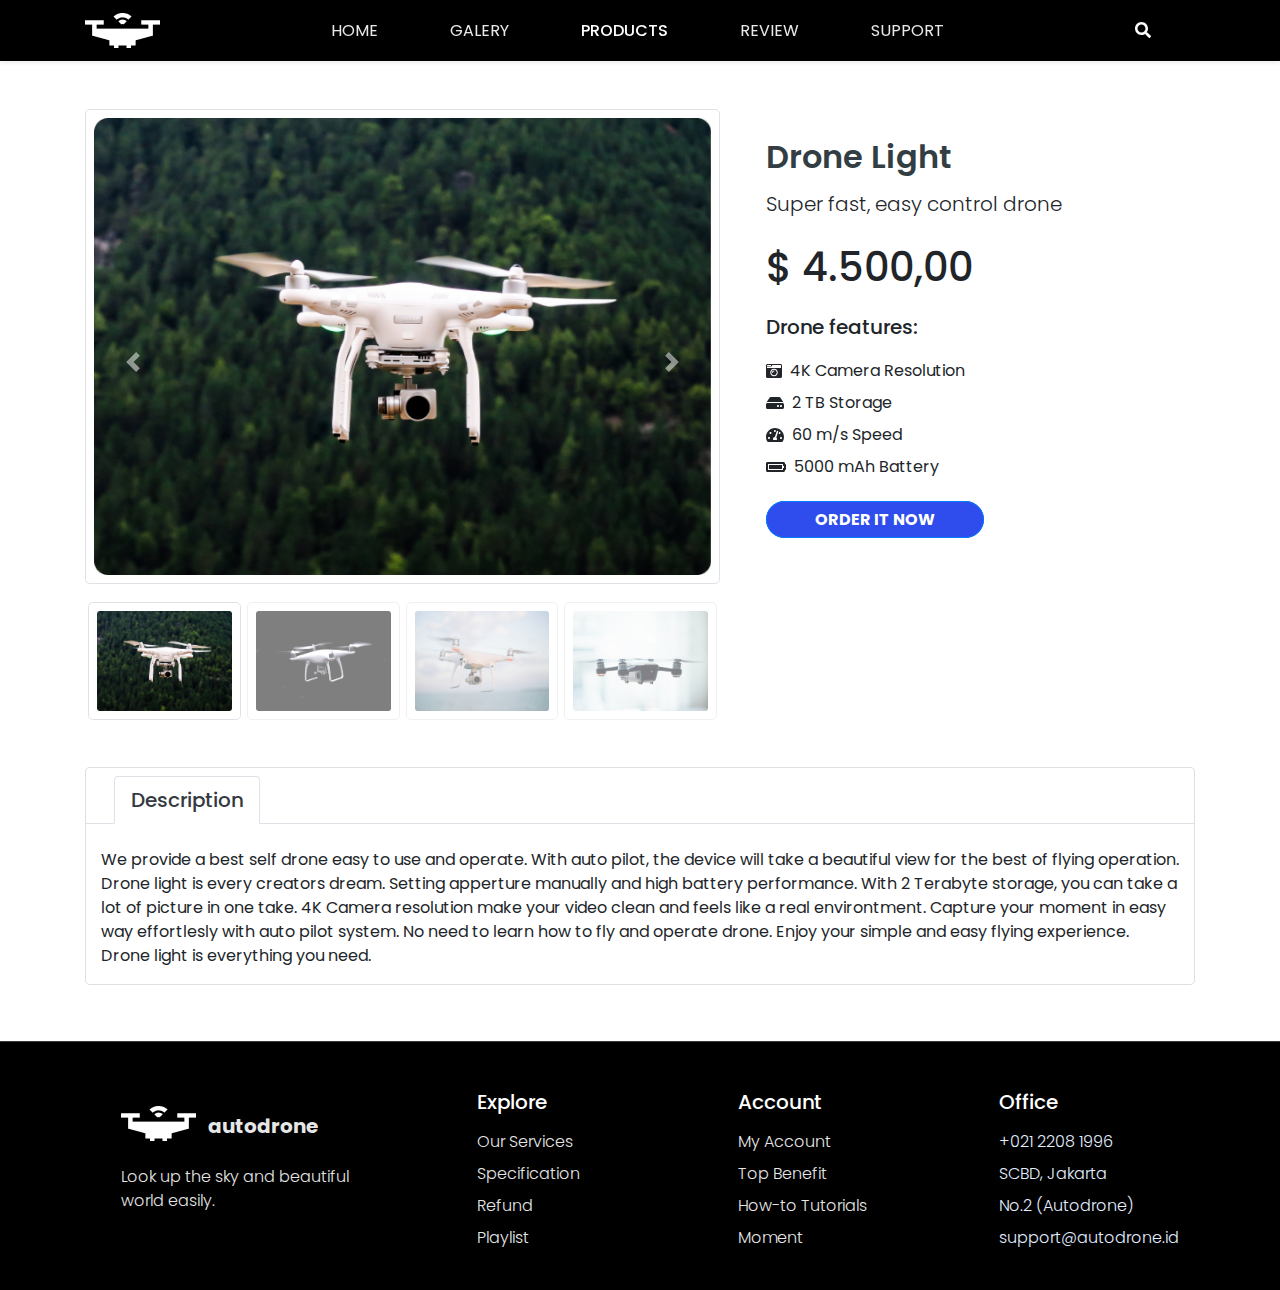
==== product.html @ 5a4f8e3c "initial commit" ====
<!doctype html>
<html lang="en">

<head>
    <!-- Required meta tags -->
    <meta charset="utf-8">
    <meta name="viewport" content="width=device-width, initial-scale=1">
    
    <!-- Bootstrap CSS -->
    <link href="css/bootstrap.css" rel="stylesheet">

    <!-- Font Awesome CSS -->
    <link rel="stylesheet" href="css/all.css">

    <!-- Google Fonts -->
    <link href="https://fonts.googleapis.com/css2?family=Poppins:wght@300;400;500;600;700&display=swap" rel="stylesheet">

    <!-- Animate on Scroll  -->
    <link href="https://unpkg.com/aos@2.3.1/dist/aos.css" rel="stylesheet">

    <!-- Custom Style -->
    <link rel="stylesheet" href="css/style.css">

    <title>Product - Drone</title>
    <link rel="icon" type="image/png" sizes="32x32" href="img/favicon/favicon-16x16.png">
    <link rel="icon" type="image/png" sizes="16x16" href="img/favicon/favicon-32x32.png">
</head>

<body>
    <!-- <a href="https://wahidari.github.io/" class="float btn btn-success shadow-lg">
        <i class="fa fa-user-circle mr-2"></i>Portfolio
    </a> -->
    <!-- Navbar -->
    <nav class="navbar navbar-expand-lg sticky-top shadow-sm">
        <div class="container">
            <a class="navbar-brand" href="#">
                <img src="img/logo.png" alt="logo" class="mr-2">
            </a>
            <button class="navbar-toggler" type="button" data-toggle="collapse" data-target="#navbarNav"
                aria-controls="navbarNav" aria-expanded="false" aria-label="Toggle navigation">
                <i class="fas fa-bars text-white"></i>
            </button>
            <div class="collapse navbar-collapse" id="navbarNav">
                <ul class="navbar-nav mx-auto">
                    <li class="nav-item align-self-center">
                        <a class="nav-link" href="index.html">HOME</a>
                    </li>
                    <li class="nav-item align-self-center">
                        <a class="nav-link" href="">GALERY</a>
                    </li>
                    <li class="nav-item align-self-center">
                        <a class="nav-link active" href="product.html">PRODUCTS</a>
                    </li>
                    <li class="nav-item align-self-center">
                        <a class="nav-link" href="">REVIEW</a>
                    </li>
                    <li class="nav-item align-self-center">
                        <a class="nav-link" href="">SUPPORT</a>
                    </li>
                </ul>
                <a class="nav-link text-center" href=""><i class="fa fa-search text-white"></i></a>
            </div>
        </div>
    </nav> 
    <!-- End Navbar -->
        
    <!-- Product  -->
    <section class="product pt-5 pb-4">
        <div class="container">
            <div class="row">
                <div class="col-12 col-md-7 mb-5">
                    <div id="carousel-thumb" class="carousel slide carousel-fade carousel-thumbnails" data-ride="carousel">
                        <div class="carousel-inner border rounded-lg py-2 px-2 mb-2" role="listbox">
                            <div class="carousel-item active">
                                <img class="d-block w-100" src="img/product/product1.png" alt="First slide">
                            </div>
                            <div class="carousel-item">
                                <img class="d-block w-100" src="img/product/product2.png"
                                    alt="Second slide">
                            </div>
                            <div class="carousel-item">
                                <img class="d-block w-100" src="img/product/product3.png" alt="Third slide">
                            </div>
                            <div class="carousel-item">
                                <img class="d-block w-100" src="img/product/product4.png" alt="Third slide">
                            </div>
                        </div>
                        <a class="carousel-control-prev" href="#carousel-thumb" role="button" data-slide="prev">
                            <span class="carousel-control-prev-icon" aria-hidden="true"></span>
                            <span class="sr-only">Previous</span>
                        </a>
                        <a class="carousel-control-next" href="#carousel-thumb" role="button" data-slide="next">
                            <span class="carousel-control-next-icon" aria-hidden="true"></span>
                            <span class="sr-only">Next</span>
                        </a>
                        <ol class="carousel-indicators mx-0" style="position: relative;">
                            <li data-target="#carousel-thumb" data-slide-to="0" class="active" style="width: auto;"> 
                                <img class="d-block border py-2 px-2 rounded-lg w-100" src="img/product/product1.png" class="img-fluid">
                            </li>
                            <li data-target="#carousel-thumb" data-slide-to="1" style="width: auto;">
                                <img class="d-block border py-2 px-2 rounded-lg w-100" src="img/product/product2.png" class="img-fluid">
                            </li>
                            <li data-target="#carousel-thumb" data-slide-to="2" style="width: auto;">
                                <img class="d-block border py-2 px-2 rounded-lg w-100" src="img/product/product3.png" class="img-fluid">
                            </li>
                            <li data-target="#carousel-thumb" data-slide-to="3" style="width: auto;">
                                <img class="d-block border py-2 px-2 rounded-lg w-100" src="img/product/product4.png" class="img-fluid">
                            </li>
                        </ol>
                    </div>
                </div>
                <div class="col-12 col-md-4 mt-4 ml-3">
                    <h2>Drone Light</h2>
                    <p class="lead">Super fast, easy control drone</p>
                    <h1 class="my-4">$ 4.500,00</h1>
                    <h5>Drone features:</h5>
                    <ul class="list-unstyled mt-3 mb-4">
                        <li class="d-flex align-items-center">
                            <i class="fa fa-camera-retro mr-2 my-2"></i>
                            4K Camera Resolution
                        </li>
                        <li class="d-flex align-items-center">
                            <i class="fa fa-hdd mr-2 my-2"></i>
                            2 TB Storage
                        </li>
                        <li class="d-flex align-items-center">
                            <i class="fas fa-tachometer-alt mr-2 my-2"></i>
                            60 m/s Speed
                        </li>
                        <li class="d-flex align-items-center">
                            <i class="fa fa-battery-full mr-2 my-2"></i>
                            5000 mAh Battery
                        </li>
                    </ul>
                    <a href="product.html" class="btn btn-primary px-5 font-weight-bold rounded-pill d-block d-md-block d-lg-inline">ORDER IT NOW</a>
                </div>
            </div>
        </div>
    </section>
    <!-- End Hero -->

    <!-- Testimoni -->
    <section class="testimoni my-5 pb-2 pt-3">
        <div class="container">
            <div class="card rounded-lg pt-2">
                <!-- Nav tabs -->
                <ul class="nav nav-tabs">
                    <li class="nav-item">
                        <a class="nav-link px-3 active lead text-dark" data-toggle="tab" href="#description"> Description </a>
                    </li>
                </ul>
                <!-- Tab panes -->
                <div class="tab-content">
                    <div id="description" class="container tab-pane active"><br>
                        <p>We provide a best self drone easy to use and operate. With auto pilot, the device will take a beautiful view for
                        the best of flying operation. Drone light is every creators dream. Setting apperture manually and high battery
                        performance. With 2 Terabyte storage, you can take a lot of picture in one take. 4K Camera resolution make
                        your video clean and feels like a real environtment. Capture your moment in easy way effortlesly with auto
                        pilot system. No need to learn how to fly and operate drone. Enjoy your simple and easy flying experience.
                        Drone light is everything you need.</p>
                    </div>
                </div>
            </div>
        </div>
    </section>
    <!-- End Testimoni -->

    <!-- Footer -->
    <footer class="page-footer border-top mt-4">
    
        <!-- Footer Links -->
        <div class="container text-md-left py-4">
    
            <!-- Grid row -->
            <div class="row">
    
                <!-- Grid column -->
                <div class="col-lg-3 col-md-6 mx-auto mt-4 center-sm">
                    <div class="center-sm">
                        <a href="#" class="footer-brand">
                            <img src="img/logo.png" alt="logo" class="mb-4 mr-2 mt-3">
                            autodrone
                        </a>
                    </div>
                    <p>Look up the sky and beautiful
                    world easily.</p>
                </div>
                <!-- Grid column -->
    
    
                <!-- Grid column -->
                <div class="col-lg-2 col-md-6 mx-auto mt-4 center-sm">
                    <h5 class="mb-3 text-white">Explore</h5>
                    <ul class="list-unstyled text-white-50">
                        <li>
                            <a href="#!">Our Services</a>
                        </li>
                        <li>
                            <a href="#!">Specification</a>
                        </li>
                        <li>
                            <a href="#!">Refund</a>
                        </li>
                        <li>
                            <a href="#!">Playlist</a>
                        </li>
                    </ul>
                </div>
                <!-- Grid column -->

                <!-- Grid column -->
                <div class="col-lg-2 col-md-6 mx-auto mt-4 center-sm">
                    <h5 class="mb-3 text-white">Account</h5>
                    <ul class="list-unstyled text-white-50">
                        <li>
                            <a href="#!">My Account</a>
                        </li>
                        <li>
                            <a href="#!">Top Benefit</a>
                        </li>
                        <li>
                            <a href="#!">How-to Tutorials</a>
                        </li>
                        <li>
                            <a href="#!">Moment</a>
                        </li>
                    </ul>
                </div>
                <!-- Grid column -->

                <!-- Grid column -->
                <div class="col-lg-2 col-md-6 mx-auto mt-4 center-sm">
                    <h5 class="mb-3 text-white">Office</h5>
                    <ul class="list-unstyled">
                        <li>+021 2208 1996</li>
                        <li>SCBD, Jakarta</li>
                        <li>No.2 (Autodrone)</li>
                        <li>support@autodrone.id</li>
                    </ul>
                </div>
                <!-- Grid column -->
            </div>
            <!-- Grid row -->
        </div>
        <!-- Footer Links -->
    
    </footer>
    <!-- End Footer -->

    <!-- Option 2: jQuery, Popper.js, and Bootstrap JS -->
    <script src="js/jquery-3.5.1.min.js"></script>
    <script src="js/popper.min.js"></script>
    <script src="js/bootstrap.js"></script>

    <!-- Font Awesome JS -->
    <script src="js/all.js"></script>

    <!-- Animate on Scroll  -->
    <script src="js/aos.js"></script>
    <script>
        AOS.init({
            easing: 'ease-out-back',
            duration: 1200,
        });
    </script>

    <!-- Custom JS -->
    <script src="js/main.js"></script>

</body>

</html>
---- css/style.css ----
body {
    font-family: 'Poppins', sans-serif;
}

h2 {
    font-weight: 600;
    color: #333E44;
    line-height: 150%;
}

.btn-primary {
    background-color: #2E4DEC !important;
}

.btn-primary:hover {
    background-color: #1437e6 !important;
}

/* NAVBAR */

nav {
    background-color: #000000;
}

.nav-item a {
    font-weight: 400;
    color: #e9e9e9;
    
}

.nav-item a:hover {
    font-weight: 500;
    color: #ffffff;
}

.nav-item a.active {
    font-weight: 500;
    color: #ffffff;
}

.nav-link {
    margin: 0px 28px;
}

/* Extra small devices (portrait phones, less than 576px) */
@media (max-width: 575.98px) { 
    .pb-sm {
        margin-bottom: 8px;
    }
    .center-sm { 
        text-align: center;
    }
}

/* HERO */

.masthead {
    background-color: #000;
    min-height: 550px;
    background-image: url('../img/hero.png');
    background-position: center;
    background-size: auto;
    background-repeat: no-repeat;
}

.hero h1 {
    font-size: calc(1.3rem + 1.5vw);
    font-weight: 500;
    line-height: 160%;
}

.hero p {
    color: #969696;
    font-weight: 400;
    line-height: 180%;
    font-size: 18px;
}

.hero a {
    border-radius: 30px;
}

/* Extra small devices (portrait phones, less than 576px) */
@media (max-width: 575.98px) { 
    .hero h1 { 
        font-size: 32px;
        text-align: center;
    }

    .hero { 
        padding-top: 20px;
    }
}

/* FEATURE */

.feature .feature-img {
    position: relative;
    text-align: center;
}

.feature .centered {
  position: absolute;
  top: 30%;
  left: 45%;
  transform: translate(-40%, -50%);
}

.feature-img h1 {
    font-size: calc(1.3rem + 1.5vw);
}


/* FOOTER  */

.page-footer {
    background-color: #000000;
}

.page-footer p {
    color: rgb(228, 228, 228);
    font-weight: 300;
}

.border-top {
    border-top: 1px solid #3b3b3b !important;
}

.social-link {
    width: 20px;
    height: auto;
}

.page-footer a {
    color: #e6e6e6;
    font-size: 16px;
    font-weight: 300;
}

.page-footer a:hover {
    color: #FFFFFF;
    font-weight: 400;
}


a.link-icon:hover {
    color: #E3EEFF ;
    background-color: #007BFF;
}

.page-footer li {
    color: #E3EEFF;
    font-size: 16px;
    font-weight: 300;
    margin-bottom: 8px;
}

a.link-icon {
    width: 32px;
    height: 32px;
}

.page-footer .link-icon {
    color: #007BFF;
    padding: 4px 9px;
    font-size: 20px;
    border-radius: 100%;
    background-color: #E3EEFF;
}

.footer-brand {
    font-size: 20px !important;
    font-weight: 700 !important;
    font-family: 'Poppins', sans-serif;
}

a.footer-brand:hover {
    text-decoration: none;
}
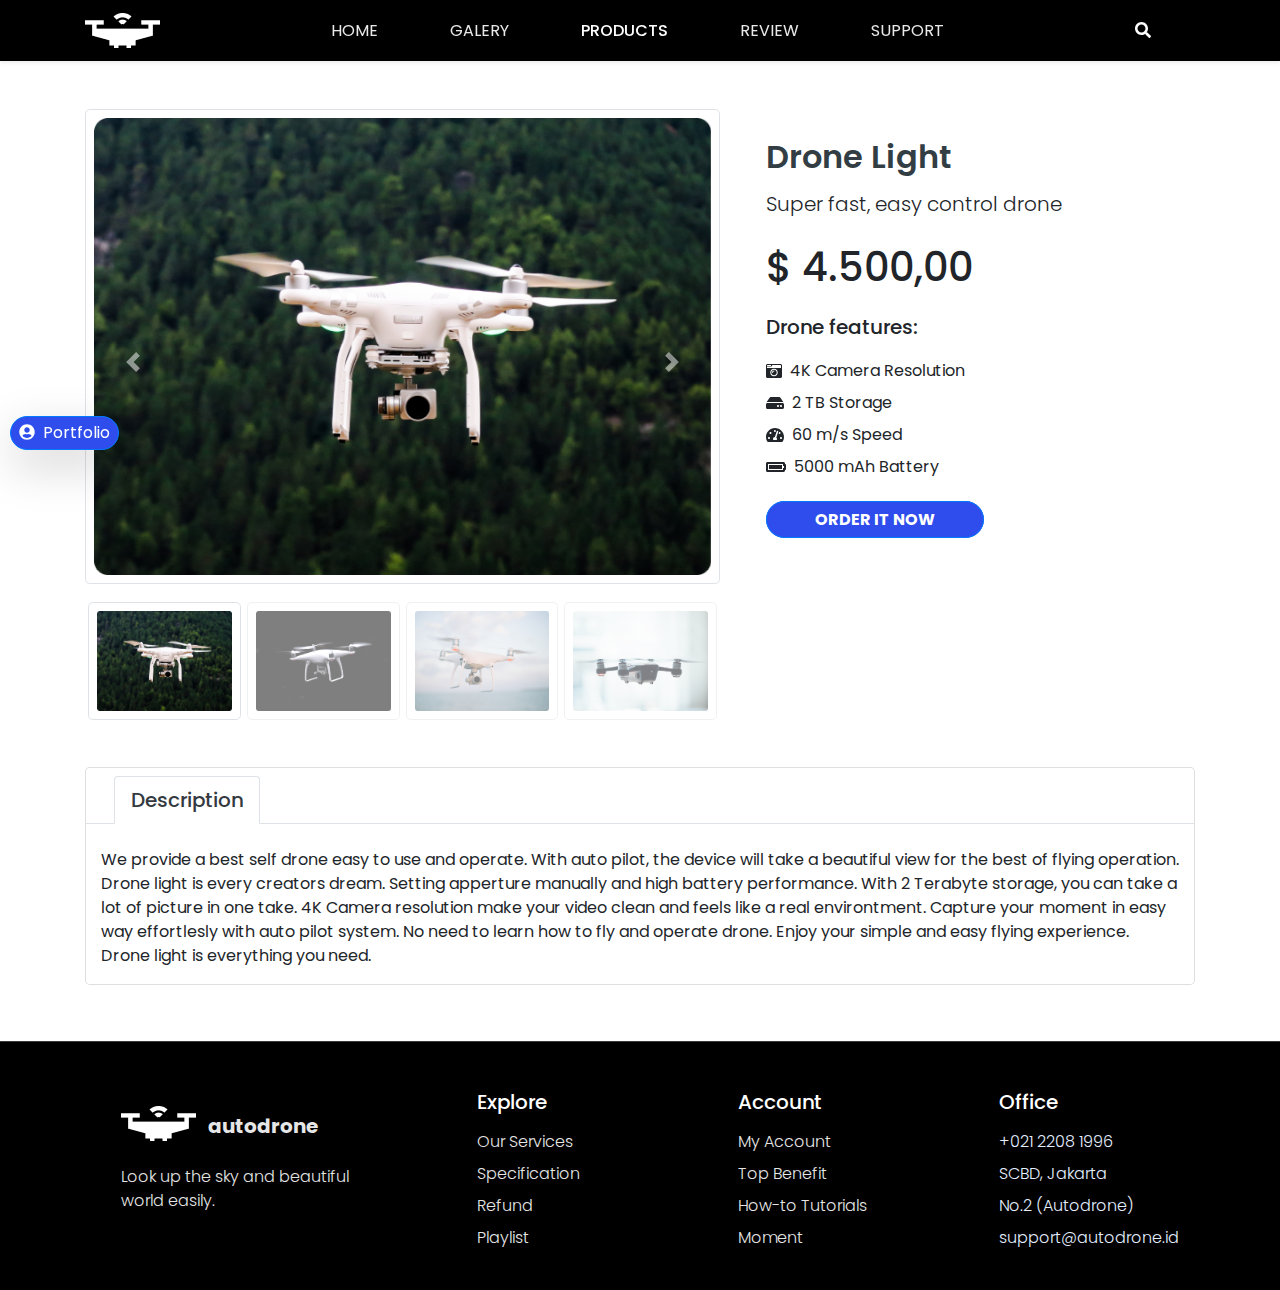
==== commit 6fb09afd: "minor change" ====
--- a/product.html
+++ b/product.html
@@ -27,9 +27,15 @@
 </head>
 
 <body>
-    <!-- <a href="https://wahidari.github.io/" class="float btn btn-success shadow-lg">
-        <i class="fa fa-user-circle mr-2"></i>Portfolio
-    </a> -->
+    <a href="https://wahidari.github.io/" target="_blank" style="bottom: 50%; left: 10px;"
+        class="position-fixed btn-float btn btn-primary shadow-lg">
+        <svg class="svg-inline--fa fa-user-circle fa-w-16 mr-2" aria-hidden="true" focusable="false" data-prefix="fa"
+            data-icon="user-circle" role="img" xmlns="http://www.w3.org/2000/svg" viewBox="0 0 496 512" data-fa-i2svg="">
+            <path fill="currentColor"
+                d="M248 8C111 8 0 119 0 256s111 248 248 248 248-111 248-248S385 8 248 8zm0 96c48.6 0 88 39.4 88 88s-39.4 88-88 88-88-39.4-88-88 39.4-88 88-88zm0 344c-58.7 0-111.3-26.6-146.5-68.2 18.8-35.4 55.6-59.8 98.5-59.8 2.4 0 4.8.4 7.1 1.1 13 4.2 26.6 6.9 40.9 6.9 14.3 0 28-2.7 40.9-6.9 2.3-.7 4.7-1.1 7.1-1.1 42.9 0 79.7 24.4 98.5 59.8C359.3 421.4 306.7 448 248 448z">
+            </path>
+        </svg><!-- <i class="fa fa-user-circle mr-2"></i> Font Awesome fontawesome.com -->Portfolio
+    </a>
     <!-- Navbar -->
     <nav class="navbar navbar-expand-lg sticky-top shadow-sm">
         <div class="container">
--- a/css/style.css
+++ b/css/style.css
@@ -6,6 +6,14 @@
     font-weight: 600;
     color: #333E44;
     line-height: 150%;
+}
+
+.btn-float {
+    z-index: 1000;
+    padding: 4px 8px;
+	color:#FFF;
+	border-radius:50px;
+	text-align:center;
 }
 
 .btn-primary {
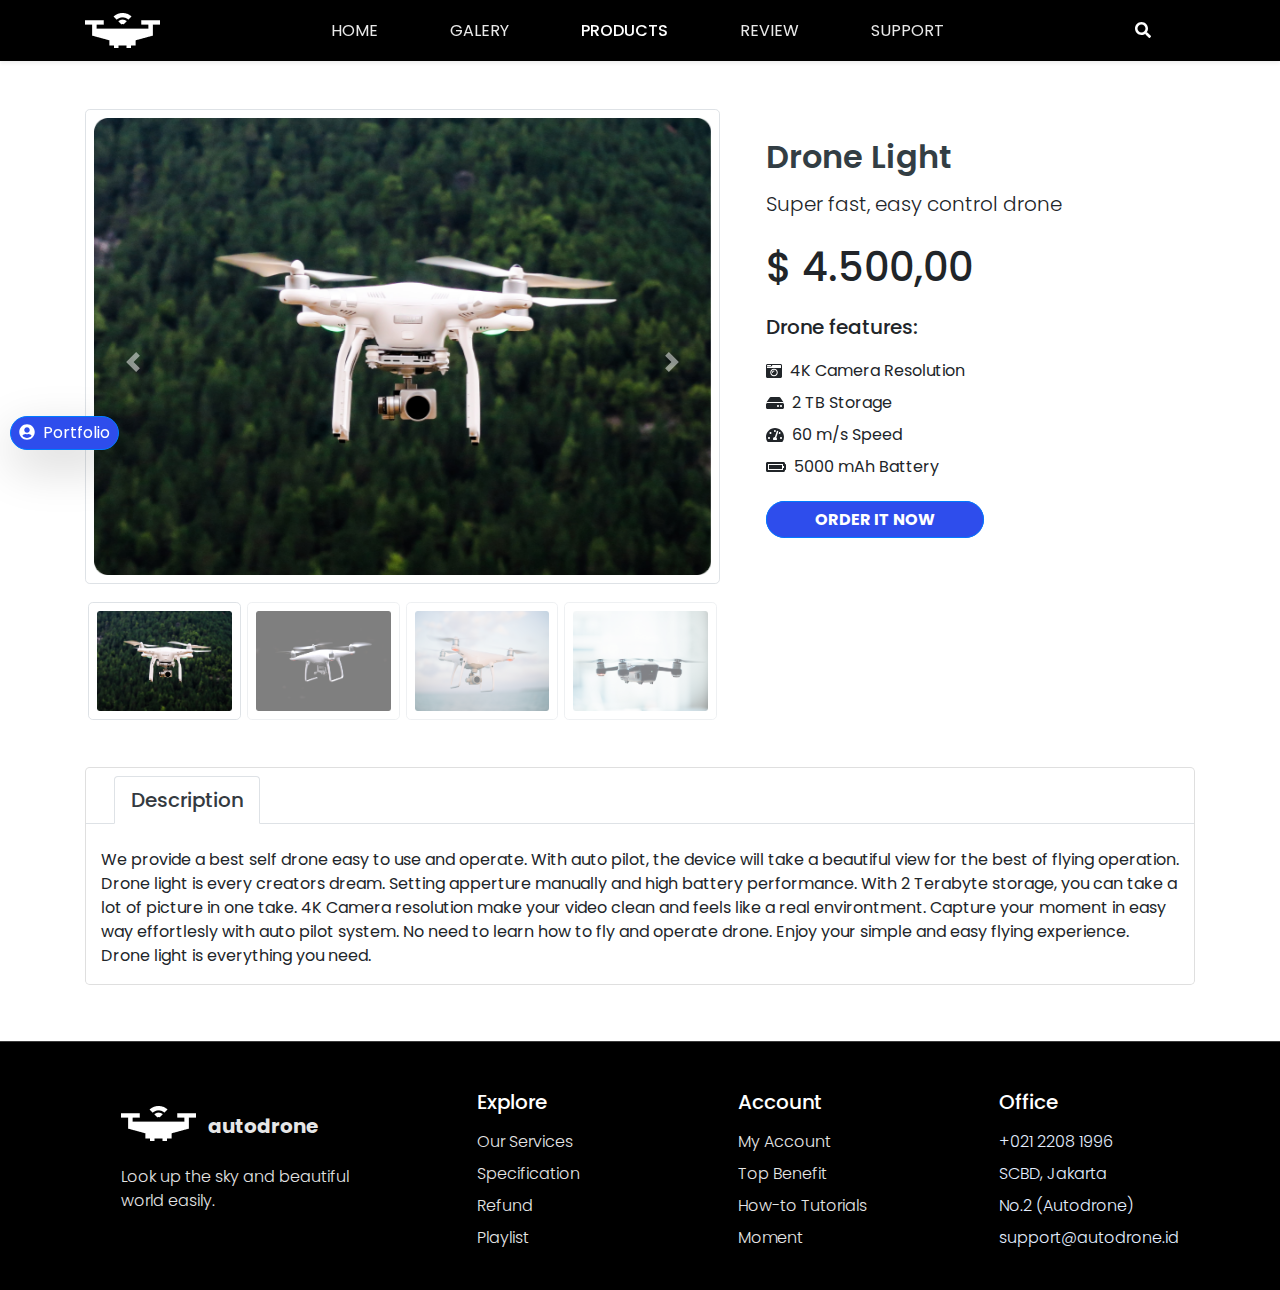
==== commit a30a3985: "Update product.html" ====
--- a/product.html
+++ b/product.html
@@ -27,7 +27,7 @@
 </head>
 
 <body>
-    <a href="https://wahidari.github.io/" target="_blank" style="bottom: 50%; left: 10px;"
+    <a href="https://wahidari.vercel.app/" target="_blank" style="bottom: 50%; left: 10px;"
         class="position-fixed btn-float btn btn-primary shadow-lg">
         <svg class="svg-inline--fa fa-user-circle fa-w-16 mr-2" aria-hidden="true" focusable="false" data-prefix="fa"
             data-icon="user-circle" role="img" xmlns="http://www.w3.org/2000/svg" viewBox="0 0 496 512" data-fa-i2svg="">
@@ -275,4 +275,4 @@
 
 </body>
 
-</html>+</html>
